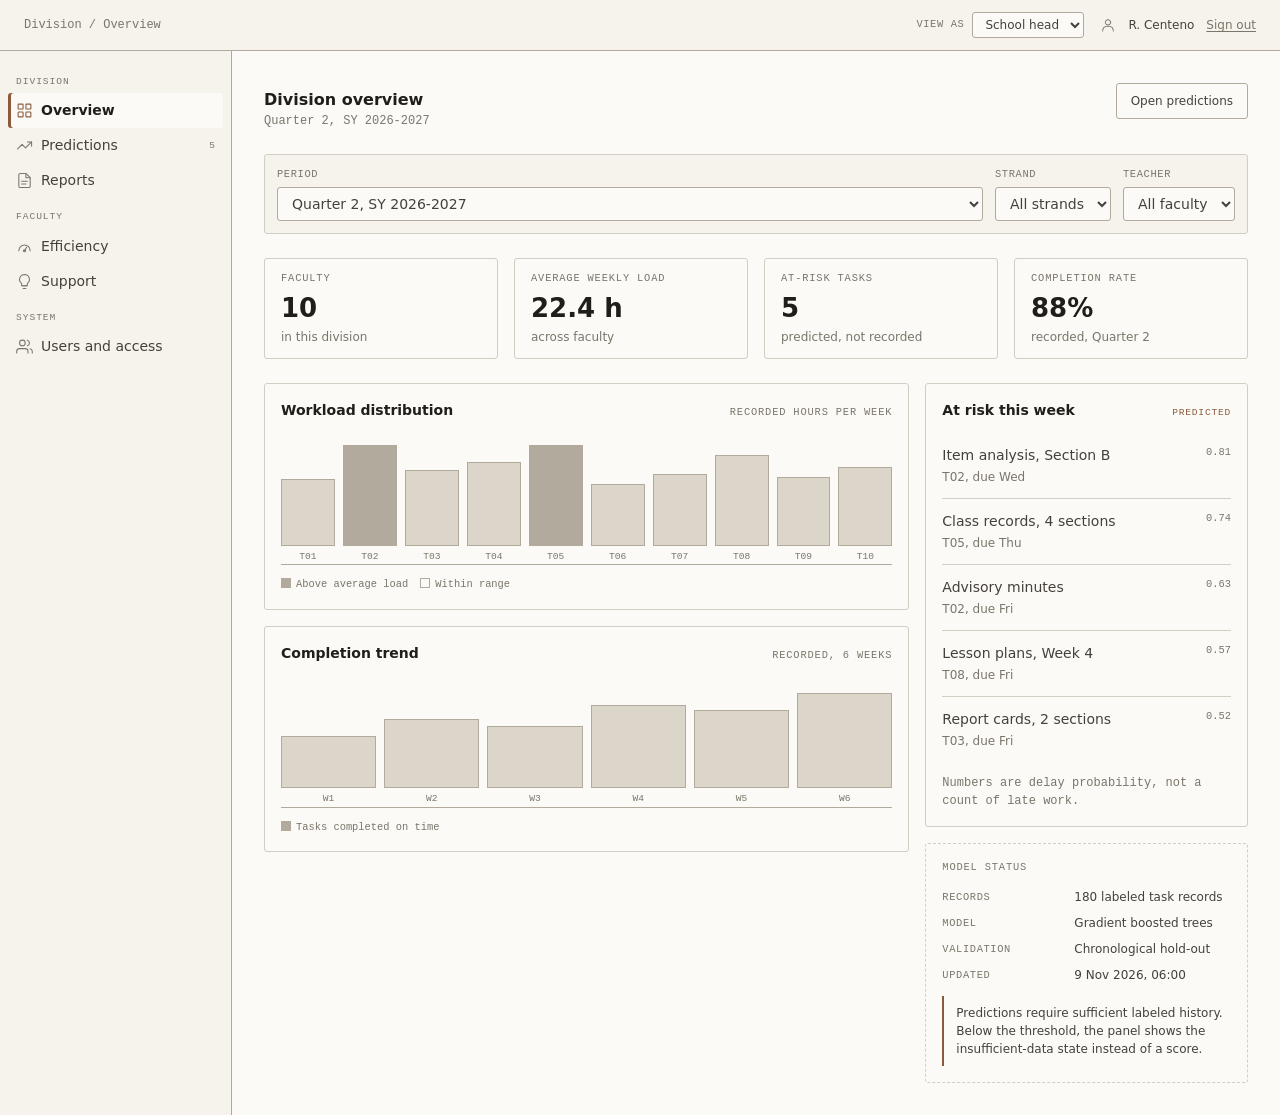
==== admin-dashboard/index.html @ 02914bb0 "Create faculty workload wireframe" ====
<!doctype html>
<html lang="en">
<head>
<meta charset="utf-8">
<meta name="viewport" content="width=device-width, initial-scale=1">
<title>Overview | Faculty Workload System</title>
<link rel="stylesheet" href="../assets/css/tokens.css">
<link rel="stylesheet" href="../assets/css/app.css">
<link rel="stylesheet" href="../assets/css/components.css">
<script src="../assets/js/shell.js" defer></script>
<script src="../assets/js/app.js" defer></script>
</head>
<body class="app-body" data-role="admin" data-screen="admin-dashboard" data-user="R. Centeno">
<div class="app">
  <header class="app__top" id="app-top"></header>
  <nav class="app__nav" id="app-nav" aria-label="Primary"></nav>
  <main class="app__main">
    <div class="section__head">
      <div>
        <h1 class="section__title">Division overview</h1>
        <p class="hint">Quarter 2, SY 2026-2027</p>
      </div>
      <a class="btn btn--ghost" href="../predictions/index.html">Open predictions</a>
    </div>

    <div class="toolbar">
      <div class="form-row grow"><label for="dash-period">Period</label><select class="input" id="dash-period"><option>Quarter 2, SY 2026-2027</option><option>Quarter 1</option></select></div>
      <div class="form-row"><label for="dash-strand">Strand</label><select class="input" id="dash-strand"><option>All strands</option><option>STEM</option><option>ABM</option><option>HUMSS</option></select></div>
      <div class="form-row"><label for="dash-teacher">Teacher</label><select class="input" id="dash-teacher"><option>All faculty</option><option>T01</option><option>T02</option><option>T05</option></select></div>
    </div>

    <div class="grid grid--4">
      <div class="stat"><div class="stat__label">Faculty</div><div class="stat__value">10</div><div class="stat__foot">in this division</div></div>
      <div class="stat"><div class="stat__label">Average weekly load</div><div class="stat__value">22.4 h</div><div class="stat__foot">across faculty</div></div>
      <div class="stat"><div class="stat__label">At-risk tasks</div><div class="stat__value">5</div><div class="stat__foot">predicted, not recorded</div></div>
      <div class="stat"><div class="stat__label">Completion rate</div><div class="stat__value">88%</div><div class="stat__foot">recorded, Quarter 2</div></div>
    </div>

    <div class="grid grid--sidebar">
      <div class="section">
        <div class="panel">
          <div class="panel__head"><span class="panel__title">Workload distribution</span><span class="panel__sub">Recorded hours per week</span></div>
          <div class="chart">
            <div class="chart__col"><div class="chart__bar" style="height:56%"></div><span class="chart__x">T01</span></div>
            <div class="chart__col"><div class="chart__bar chart__bar--hi" style="height:92%"></div><span class="chart__x">T02</span></div>
            <div class="chart__col"><div class="chart__bar" style="height:64%"></div><span class="chart__x">T03</span></div>
            <div class="chart__col"><div class="chart__bar" style="height:70%"></div><span class="chart__x">T04</span></div>
            <div class="chart__col"><div class="chart__bar chart__bar--hi" style="height:88%"></div><span class="chart__x">T05</span></div>
            <div class="chart__col"><div class="chart__bar" style="height:52%"></div><span class="chart__x">T06</span></div>
            <div class="chart__col"><div class="chart__bar" style="height:60%"></div><span class="chart__x">T07</span></div>
            <div class="chart__col"><div class="chart__bar" style="height:76%"></div><span class="chart__x">T08</span></div>
            <div class="chart__col"><div class="chart__bar" style="height:58%"></div><span class="chart__x">T09</span></div>
            <div class="chart__col"><div class="chart__bar" style="height:66%"></div><span class="chart__x">T10</span></div>
          </div>
          <div class="legend"><span><i class="solid"></i>Above average load</span><span><i></i>Within range</span></div>
        </div>

        <div class="panel">
          <div class="panel__head"><span class="panel__title">Completion trend</span><span class="panel__sub">Recorded, 6 weeks</span></div>
          <div class="chart">
            <div class="chart__col"><div class="chart__bar" style="height:44%"></div><span class="chart__x">W1</span></div>
            <div class="chart__col"><div class="chart__bar" style="height:58%"></div><span class="chart__x">W2</span></div>
            <div class="chart__col"><div class="chart__bar" style="height:52%"></div><span class="chart__x">W3</span></div>
            <div class="chart__col"><div class="chart__bar" style="height:70%"></div><span class="chart__x">W4</span></div>
            <div class="chart__col"><div class="chart__bar" style="height:66%"></div><span class="chart__x">W5</span></div>
            <div class="chart__col"><div class="chart__bar" style="height:80%"></div><span class="chart__x">W6</span></div>
          </div>
          <div class="legend"><span><i class="solid"></i>Tasks completed on time</span></div>
        </div>
      </div>

      <div class="section">
        <div class="panel">
          <div class="panel__head"><span class="panel__title">At risk this week</span><span class="state state--active">Predicted</span></div>
          <ul class="list">
            <li><div class="what">Item analysis, Section B<small>T02, due Wed</small></div><div class="when">0.81</div></li>
            <li><div class="what">Class records, 4 sections<small>T05, due Thu</small></div><div class="when">0.74</div></li>
            <li><div class="what">Advisory minutes<small>T02, due Fri</small></div><div class="when">0.63</div></li>
            <li><div class="what">Lesson plans, Week 4<small>T08, due Fri</small></div><div class="when">0.57</div></li>
            <li><div class="what">Report cards, 2 sections<small>T03, due Fri</small></div><div class="when">0.52</div></li>
          </ul>
          <p class="hint mt-3">Numbers are delay probability, not a count of late work.</p>
        </div>

        <div class="panel panel--dash">
          <div class="panel__sub">Model status</div>
          <dl class="kv mt-3">
            <dt>Records</dt><dd>180 labeled task records</dd>
            <dt>Model</dt><dd>Gradient boosted trees</dd>
            <dt>Validation</dt><dd>Chronological hold-out</dd>
            <dt>Updated</dt><dd>9 Nov 2026, 06:00</dd>
          </dl>
          <p class="note note--warn mt-3">Predictions require sufficient labeled history. Below the threshold, the panel shows the insufficient-data state instead of a score.</p>
        </div>
      </div>
    </div>
  </main>
</div>
</body>
</html>
---- assets/css/tokens.css ----
:root {
  --paper: #f2efe9;
  --panel: #fbfaf7;
  --panel-2: #f6f3ec;
  --ink: #201e1a;
  --ink-2: #45413a;
  --muted: #7b756a;
  --line: #d3cec4;
  --line-strong: #b1aa9d;
  --fill: #e7e2d8;
  --fill-2: #dcd6ca;
  --accent: #8a5a3b;

  --font-ui: system-ui, -apple-system, "Segoe UI", Roboto, sans-serif;
  --font-doc: "Iowan Old Style", "Palatino Linotype", Georgia, serif;
  --font-mono: ui-monospace, "SF Mono", "Cascadia Mono", Menlo, monospace;

  --step--1: 0.75rem;
  --step-0: 0.875rem;
  --step-1: 1rem;
  --step-2: 1.25rem;
  --step-3: 1.625rem;
  --step-4: 2.25rem;

  --space-1: 4px;
  --space-2: 8px;
  --space-3: 12px;
  --space-4: 16px;
  --space-5: 24px;
  --space-6: 32px;
  --space-7: 48px;

  --radius: 3px;
  --hair: 1px solid var(--line);
  --hair-strong: 1px solid var(--line-strong);
  --shadow: 0 1px 0 var(--line);
}

*,
*::before,
*::after {
  box-sizing: border-box;
}

html {
  -webkit-text-size-adjust: 100%;
}

body {
  margin: 0;
  background: var(--paper);
  color: var(--ink);
  font-family: var(--font-ui);
  font-size: var(--step-0);
  line-height: 1.5;
}

h1,
h2,
h3,
h4,
p,
ul,
ol,
dl,
figure {
  margin: 0;
}

a {
  color: inherit;
  text-decoration: none;
}

button,
input,
select,
textarea {
  font: inherit;
  color: inherit;
}

:focus-visible {
  outline: 2px solid var(--accent);
  outline-offset: 2px;
}
---- assets/css/app.css ----
.app-body {
  min-height: 100vh;
  background: var(--paper);
}

.app {
  display: grid;
  grid-template-columns: 232px minmax(0, 1fr);
  grid-template-rows: auto 1fr;
  min-height: 100vh;
  background: var(--panel);
}

.app__top {
  grid-column: 1 / -1;
  display: flex;
  align-items: center;
  justify-content: space-between;
  gap: var(--space-4);
  padding: var(--space-3) var(--space-5);
  border-bottom: var(--hair-strong);
  background: var(--panel-2);
}

.app__left {
  display: flex;
  align-items: center;
  gap: var(--space-3);
  min-width: 0;
}

.app__burger {
  display: none;
  align-items: center;
  justify-content: center;
  width: 36px;
  height: 36px;
  padding: 0;
  border: var(--hair-strong);
  border-radius: var(--radius);
  background: var(--panel);
  color: var(--ink-2);
  cursor: pointer;
}

.app__burger svg {
  width: 20px;
  height: 20px;
  display: block;
}

.app__burger:hover {
  background: var(--fill);
}

.nav__head {
  display: none;
}

.nav-overlay {
  display: none;
}

.app__crumb {
  font-family: var(--font-mono);
  font-size: var(--step--1);
  color: var(--muted);
}

.app__right {
  display: flex;
  align-items: center;
  gap: var(--space-4);
}

.role-switch {
  display: flex;
  align-items: center;
  gap: var(--space-2);
  font-family: var(--font-mono);
  font-size: 0.65rem;
  letter-spacing: 0.06em;
  text-transform: uppercase;
  color: var(--muted);
}

.role-switch select {
  border: var(--hair-strong);
  border-radius: var(--radius);
  background: var(--panel);
  padding: 4px 8px;
  font-family: var(--font-ui);
  font-size: var(--step--1);
  letter-spacing: 0;
  text-transform: none;
  color: var(--ink-2);
}

.app__user {
  display: flex;
  align-items: center;
  gap: var(--space-3);
  font-size: var(--step--1);
}

.app__user .who {
  color: var(--ink-2);
}

.app__user .icon {
  display: inline-flex;
  color: var(--muted);
}

.app__user .icon svg {
  width: 16px;
  height: 16px;
  display: block;
}

.app__user .out {
  color: var(--muted);
  text-decoration: underline;
  text-underline-offset: 2px;
}

.app__nav {
  border-right: var(--hair-strong);
  padding: var(--space-3) var(--space-2);
  background: var(--panel-2);
}

.app__nav .navgroup {
  font-family: var(--font-mono);
  font-size: 0.6rem;
  letter-spacing: 0.1em;
  text-transform: uppercase;
  color: var(--muted);
  padding: var(--space-3) var(--space-2) var(--space-1);
}

.app__nav a {
  display: flex;
  align-items: center;
  justify-content: space-between;
  gap: var(--space-2);
  padding: 7px var(--space-2);
  border-radius: var(--radius);
  color: var(--ink-2);
  font-size: var(--step-0);
}

.app__nav a:hover {
  background: var(--fill);
}

.app__nav a[aria-current="page"] {
  background: var(--panel);
  box-shadow: inset 3px 0 0 var(--accent);
  color: var(--ink);
  font-weight: 600;
}

.app__nav .navlabel {
  flex: 1;
  min-width: 0;
}

.app__nav .icon {
  display: inline-flex;
  flex: none;
  color: var(--muted);
  transition: color 120ms ease;
}

.app__nav .icon svg {
  width: 17px;
  height: 17px;
  display: block;
}

.app__nav a:hover .icon,
.app__nav a[aria-current="page"] .icon {
  color: var(--accent);
}

.app__nav .count {
  font-family: var(--font-mono);
  font-size: 0.6rem;
  color: var(--muted);
}

.app__main {
  padding: var(--space-6);
  min-width: 0;
}

.app__main > * + * {
  margin-top: var(--space-5);
}

.auth-screen {
  min-height: 100vh;
  display: grid;
  place-items: center;
  padding: var(--space-5);
  background: var(--paper);
}

.auth {
  width: 100%;
  max-width: 460px;
  border: var(--hair-strong);
  border-radius: var(--radius);
  background: var(--panel);
  overflow: hidden;
}

.auth__brand {
  padding: var(--space-5);
  border-bottom: var(--hair-strong);
  background: var(--panel-2);
}

.auth__brand .mark {
  font-family: var(--font-mono);
  font-size: 0.6rem;
  letter-spacing: 0.12em;
  text-transform: uppercase;
  color: var(--accent);
}

.auth__brand h1 {
  font-family: var(--font-doc);
  font-size: var(--step-3);
  font-weight: 600;
  line-height: 1.15;
  margin-top: var(--space-2);
}

.auth__brand p {
  color: var(--muted);
  font-size: var(--step--1);
  margin-top: var(--space-2);
}

.auth__body {
  padding: var(--space-5);
}

.auth__foot {
  padding: var(--space-3) var(--space-5);
  border-top: var(--hair);
  font-family: var(--font-mono);
  font-size: 0.65rem;
  color: var(--muted);
}

@media (max-width: 900px) {
  .app {
    grid-template-columns: 1fr;
    grid-template-rows: auto 1fr;
  }

  .app__burger {
    display: inline-flex;
  }

  .app__nav {
    display: block;
    position: fixed;
    top: 0;
    left: 0;
    bottom: 0;
    width: min(280px, 84vw);
    z-index: 50;
    padding: var(--space-3) var(--space-2);
    background: var(--panel-2);
    border-right: var(--hair-strong);
    overflow-y: auto;
    transform: translateX(-100%);
    visibility: hidden;
    transition: transform 180ms ease, visibility 0s linear 180ms;
  }

  body.nav-open {
    overflow: hidden;
  }

  body.nav-open .app__nav {
    transform: none;
    visibility: visible;
    transition: transform 180ms ease, visibility 0s;
  }

  .nav-overlay {
    display: block;
    position: fixed;
    inset: 0;
    z-index: 40;
    background: rgb(0 0 0 / 0.28);
    opacity: 0;
    pointer-events: none;
    transition: opacity 180ms ease;
  }

  body.nav-open .nav-overlay {
    opacity: 1;
    pointer-events: auto;
  }

  .nav__head {
    display: flex;
    justify-content: flex-end;
    margin-bottom: var(--space-1);
  }

  .nav__close {
    display: inline-flex;
    align-items: center;
    justify-content: center;
    width: 34px;
    height: 34px;
    padding: 0;
    border: var(--hair);
    border-radius: var(--radius);
    background: var(--panel);
    color: var(--ink-2);
    cursor: pointer;
  }

  .nav__close svg {
    width: 18px;
    height: 18px;
    display: block;
  }

  .app__main {
    padding: var(--space-4);
  }

  .app__crumb {
    display: none;
  }

  .app__right {
    gap: var(--space-2);
  }

  .role-switch {
    display: none;
  }
}
---- assets/css/components.css ----
.section {
  display: grid;
  gap: var(--space-4);
}

.section__head {
  display: flex;
  flex-wrap: wrap;
  align-items: baseline;
  justify-content: space-between;
  gap: var(--space-3);
}

.section__head > * {
  min-width: 0;
}

.section__title {
  font-size: var(--step-1);
  font-weight: 600;
}

.section__hint,
.hint {
  font-family: var(--font-mono);
  font-size: var(--step--1);
  color: var(--muted);
}

.grid {
  display: grid;
  gap: var(--space-4);
}

.grid > * {
  min-width: 0;
}

.grid--4 {
  grid-template-columns: repeat(4, minmax(0, 1fr));
}

.grid--3 {
  grid-template-columns: repeat(3, minmax(0, 1fr));
}

.grid--2 {
  grid-template-columns: repeat(2, minmax(0, 1fr));
}

.grid--sidebar {
  grid-template-columns: minmax(0, 2fr) minmax(0, 1fr);
  align-items: start;
}

@media (max-width: 1000px) {
  .grid--sidebar {
    grid-template-columns: minmax(0, 1fr);
  }
}

@media (max-width: 760px) {
  .grid--4,
  .grid--3,
  .grid--2,
  .grid--sidebar {
    grid-template-columns: 1fr;
  }
}

.panel {
  border: var(--hair);
  border-radius: var(--radius);
  background: var(--panel);
  padding: var(--space-4);
  min-width: 0;
}

.panel--dash {
  border-style: dashed;
}

.panel__head {
  display: flex;
  flex-wrap: wrap;
  align-items: baseline;
  justify-content: space-between;
  gap: var(--space-3);
  margin-bottom: var(--space-3);
}

.panel__head > * {
  min-width: 0;
}

.panel__title {
  font-size: var(--step-0);
  font-weight: 600;
}

.panel__sub {
  font-family: var(--font-mono);
  font-size: 0.65rem;
  letter-spacing: 0.08em;
  text-transform: uppercase;
  color: var(--muted);
}

.stat {
  border: var(--hair);
  border-radius: var(--radius);
  padding: var(--space-3) var(--space-4);
  background: var(--panel);
}

.stat__label {
  font-family: var(--font-mono);
  font-size: 0.65rem;
  letter-spacing: 0.08em;
  text-transform: uppercase;
  color: var(--muted);
}

.stat__value {
  font-size: var(--step-3);
  font-weight: 600;
  line-height: 1.15;
  margin-top: var(--space-2);
}

.stat__foot {
  font-size: var(--step--1);
  color: var(--muted);
  margin-top: var(--space-1);
}

.wf-table {
  width: 100%;
  border-collapse: collapse;
  table-layout: fixed;
  font-size: var(--step-0);
}

.wf-table th,
.wf-table td {
  text-align: left;
  padding: 8px 10px;
  border-bottom: var(--hair);
  vertical-align: top;
  overflow-wrap: anywhere;
}

.wf-table th {
  font-family: var(--font-mono);
  font-size: 0.65rem;
  letter-spacing: 0.08em;
  text-transform: uppercase;
  color: var(--muted);
  font-weight: 600;
  border-bottom: var(--hair-strong);
}

.wf-table tr:last-child td {
  border-bottom: 0;
}

.wf-table td.num,
.wf-table th.num {
  text-align: right;
  font-variant-numeric: tabular-nums;
}

.status {
  font-family: var(--font-mono);
  font-size: var(--step--1);
}

.status--pending {
  color: var(--ink-2);
}

.status--progress {
  color: var(--accent);
}

.status--done {
  color: var(--muted);
}

.status--overdue {
  color: var(--ink);
  font-weight: 700;
}

.bar {
  height: 8px;
  background: var(--fill);
  border: var(--hair);
  border-radius: 1px;
  overflow: hidden;
}

.bar > span {
  display: block;
  height: 100%;
  background: var(--line-strong);
}

.chart {
  display: flex;
  align-items: flex-end;
  gap: var(--space-2);
  height: 132px;
  padding-top: var(--space-3);
  border-bottom: var(--hair-strong);
}

.chart__col {
  flex: 1;
  display: flex;
  flex-direction: column;
  justify-content: flex-end;
  align-items: center;
  gap: var(--space-1);
  height: 100%;
}

.chart__bar {
  width: 100%;
  background: var(--fill-2);
  border: 1px solid var(--line-strong);
}

.chart__bar--hi {
  background: var(--line-strong);
}

.chart__x {
  font-family: var(--font-mono);
  font-size: 0.6rem;
  color: var(--muted);
  white-space: nowrap;
}

.legend {
  display: flex;
  flex-wrap: wrap;
  gap: var(--space-3);
  font-family: var(--font-mono);
  font-size: 0.65rem;
  color: var(--muted);
  margin-top: var(--space-3);
}

.legend i {
  display: inline-block;
  width: 10px;
  height: 10px;
  margin-right: 5px;
  border: 1px solid var(--line-strong);
  vertical-align: -1px;
}

.legend i.solid {
  background: var(--line-strong);
}

.legend i.hatch {
  background: repeating-linear-gradient(
    45deg,
    var(--fill-2),
    var(--fill-2) 2px,
    var(--panel) 2px,
    var(--panel) 4px
  );
}

.form-row {
  display: grid;
  gap: var(--space-1);
  margin-bottom: var(--space-3);
  min-width: 0;
}

.form-row label {
  font-family: var(--font-mono);
  font-size: 0.65rem;
  letter-spacing: 0.06em;
  text-transform: uppercase;
  color: var(--muted);
}

.input {
  border: var(--hair-strong);
  border-radius: var(--radius);
  background: var(--panel);
  padding: 7px 10px;
  min-height: 34px;
  width: 100%;
  min-width: 0;
  color: var(--ink-2);
}

.input--ph {
  color: var(--muted);
}

.fieldset {
  border: var(--hair);
  border-radius: var(--radius);
  padding: var(--space-4);
  margin: 0;
}

.fieldset legend {
  font-family: var(--font-mono);
  font-size: 0.65rem;
  letter-spacing: 0.08em;
  text-transform: uppercase;
  color: var(--muted);
  padding: 0 var(--space-2);
}

.btn {
  display: inline-flex;
  align-items: center;
  justify-content: center;
  gap: var(--space-2);
  padding: 8px 14px;
  border: 1px solid var(--ink);
  border-radius: var(--radius);
  background: var(--ink);
  color: var(--panel);
  font-size: var(--step--1);
  cursor: pointer;
}

.btn--ghost {
  background: transparent;
  color: var(--ink-2);
  border-color: var(--line-strong);
}

.btn--quiet {
  background: transparent;
  color: var(--muted);
  border-color: transparent;
  text-decoration: underline;
  text-underline-offset: 2px;
  padding-left: 0;
  padding-right: 0;
}

.toolbar {
  display: flex;
  flex-wrap: wrap;
  align-items: end;
  gap: var(--space-3);
  padding: var(--space-3);
  border: var(--hair);
  border-radius: var(--radius);
  background: var(--panel-2);
}

.toolbar .form-row {
  margin: 0;
}

.toolbar .grow {
  flex: 1;
  min-width: 160px;
}

.list {
  list-style: none;
  padding: 0;
}

.list > li {
  display: grid;
  grid-template-columns: 1fr auto;
  gap: var(--space-2);
  padding: var(--space-3) 0;
  border-bottom: var(--hair);
}

.list > li:last-child {
  border-bottom: 0;
}

.list .when {
  font-family: var(--font-mono);
  font-size: 0.65rem;
  color: var(--muted);
  white-space: nowrap;
}

.list .what {
  font-size: var(--step-0);
  color: var(--ink-2);
}

.list .what small {
  display: block;
  color: var(--muted);
  font-size: var(--step--1);
  margin-top: 2px;
}

.rule {
  display: grid;
  grid-template-columns: 44px minmax(0, 1fr) auto;
  gap: var(--space-3);
  align-items: start;
  padding: var(--space-3) 0;
  border-bottom: var(--hair);
}

.rule:last-child {
  border-bottom: 0;
}

.rule__id {
  font-family: var(--font-mono);
  font-size: var(--step--1);
  color: var(--accent);
}

.rule__body strong {
  display: block;
  font-weight: 600;
}

.rule__body p {
  color: var(--muted);
  font-size: var(--step--1);
  margin-top: 2px;
}

.note {
  border-left: 2px solid var(--line-strong);
  padding: var(--space-2) 0 var(--space-2) var(--space-3);
  font-size: var(--step--1);
  color: var(--ink-2);
}

.note--warn {
  border-left-color: var(--accent);
}

.note b {
  color: var(--ink);
}

.kv {
  display: grid;
  grid-template-columns: 120px minmax(0, 1fr);
  gap: var(--space-2) var(--space-3);
  font-size: var(--step--1);
}

.kv dt {
  color: var(--muted);
  font-family: var(--font-mono);
  font-size: 0.65rem;
  letter-spacing: 0.06em;
  text-transform: uppercase;
  padding-top: 2px;
}

.kv dd {
  margin: 0;
  color: var(--ink-2);
}

.tabs {
  display: flex;
  gap: var(--space-4);
  border-bottom: var(--hair-strong);
  font-size: var(--step-0);
}

.tabs a {
  padding: 8px 0;
  color: var(--muted);
  border-bottom: 2px solid transparent;
  margin-bottom: -1px;
}

.tabs a[aria-current="true"] {
  color: var(--ink);
  border-bottom-color: var(--accent);
  font-weight: 600;
}

.schedule {
  display: grid;
  grid-template-columns: 64px repeat(5, minmax(0, 1fr));
  border: var(--hair-strong);
  font-size: 0.7rem;
}

.schedule > div {
  padding: 6px;
  border-right: var(--hair);
  border-bottom: var(--hair);
  min-height: 30px;
  min-width: 0;
  overflow-wrap: anywhere;
}

.schedule > div:nth-child(6n) {
  border-right: 0;
}

.schedule .h {
  background: var(--panel-2);
  font-family: var(--font-mono);
  font-size: 0.6rem;
  text-transform: uppercase;
  letter-spacing: 0.06em;
  color: var(--muted);
}

.schedule .slot {
  background: var(--fill);
  color: var(--ink-2);
  font-size: 0.65rem;
}

.schedule .slot--dash {
  background: repeating-linear-gradient(
    45deg,
    var(--panel-2),
    var(--panel-2) 4px,
    var(--panel) 4px,
    var(--panel) 8px
  );
  color: var(--muted);
}

.empty {
  text-align: center;
  padding: var(--space-6) var(--space-4);
  border: 1px dashed var(--line-strong);
  border-radius: var(--radius);
  color: var(--muted);
  font-size: var(--step--1);
}

.empty strong {
  display: block;
  color: var(--ink-2);
  font-size: var(--step-0);
  margin-bottom: var(--space-1);
}

.mt-2 { margin-top: var(--space-2); }
.mt-3 { margin-top: var(--space-3); }
.mt-4 { margin-top: var(--space-4); }
.mt-5 { margin-top: var(--space-5); }
.text-ink2 { color: var(--ink-2); }
.text-muted { color: var(--muted); }

.tabs button.tab {
  border: 0;
  background: transparent;
  padding: 8px 0;
  color: var(--muted);
  border-bottom: 2px solid transparent;
  margin-bottom: -1px;
  font-size: var(--step-0);
  cursor: pointer;
}

.tabs button.tab[aria-selected="true"] {
  color: var(--ink);
  border-bottom-color: var(--accent);
  font-weight: 600;
}

.tabpanel[hidden] {
  display: none;
}

.state {
  font-family: var(--font-mono);
  font-size: 0.6rem;
  letter-spacing: 0.08em;
  text-transform: uppercase;
  color: var(--muted);
}

.state--active {
  color: var(--accent);
}

.matrix th,
.matrix td {
  font-size: var(--step--1);
}

.matrix td.y {
  font-family: var(--font-mono);
  color: var(--accent);
}

.matrix td.n {
  font-family: var(--font-mono);
  color: var(--muted);
}
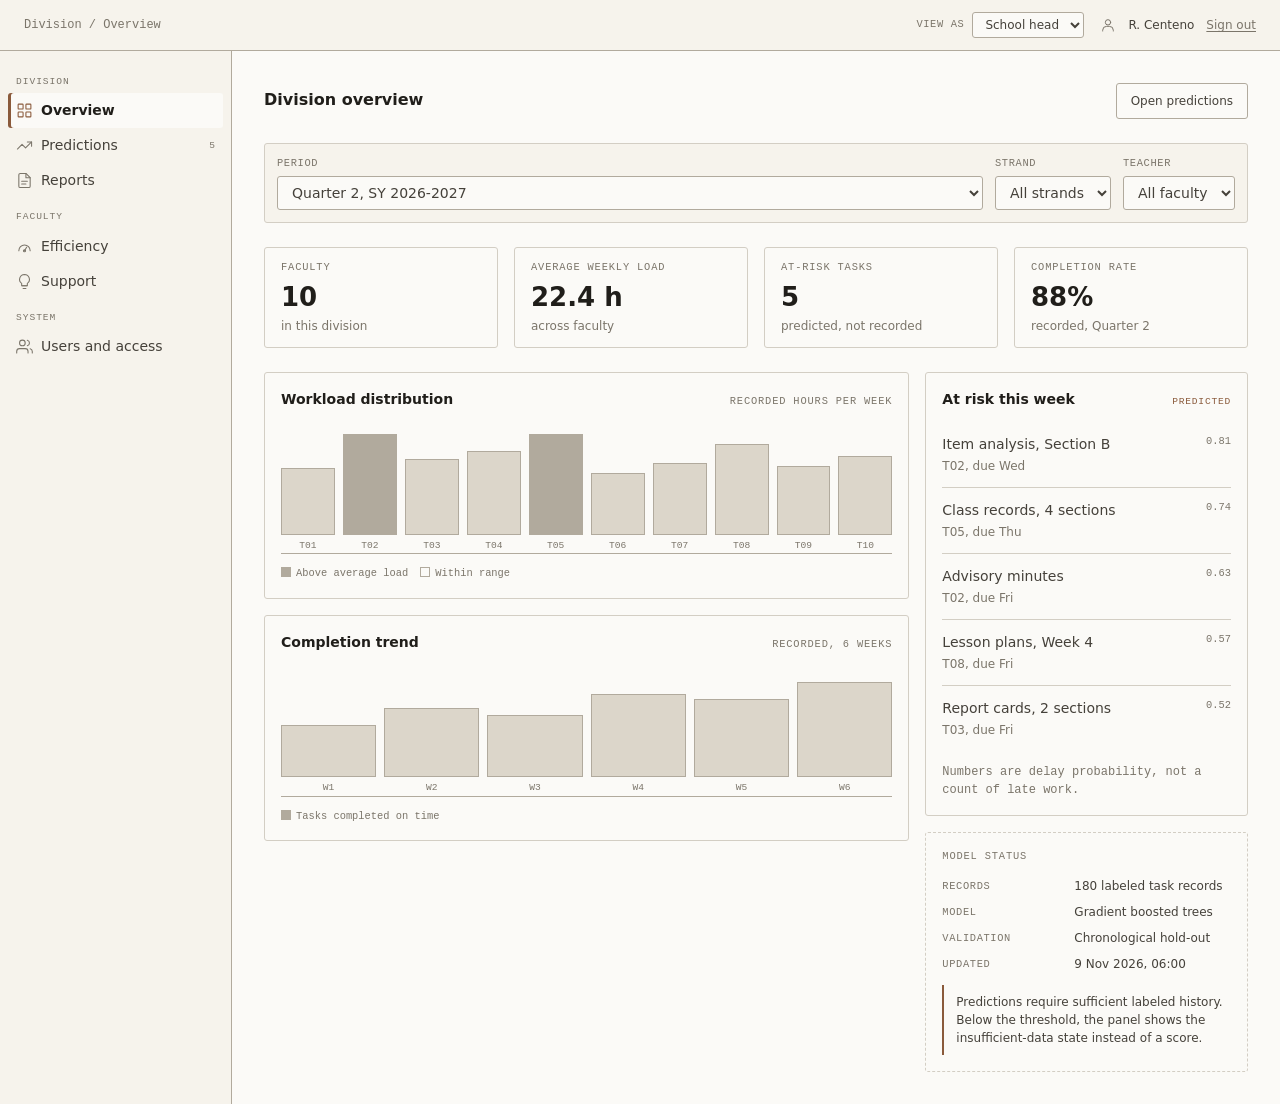
==== commit 4780501c: "Simplify login and page headers" ====
--- a/admin-dashboard/index.html
+++ b/admin-dashboard/index.html
@@ -13,12 +13,12 @@
 <body class="app-body" data-role="admin" data-screen="admin-dashboard" data-user="R. Centeno">
 <div class="app">
   <header class="app__top" id="app-top"></header>
+  <div class="app__body">
   <nav class="app__nav" id="app-nav" aria-label="Primary"></nav>
   <main class="app__main">
     <div class="section__head">
       <div>
         <h1 class="section__title">Division overview</h1>
-        <p class="hint">Quarter 2, SY 2026-2027</p>
       </div>
       <a class="btn btn--ghost" href="../predictions/index.html">Open predictions</a>
     </div>
@@ -95,6 +95,7 @@
       </div>
     </div>
   </main>
+  </div>
 </div>
 </body>
 </html>
--- a/assets/css/app.css
+++ b/assets/css/app.css
@@ -4,15 +4,23 @@
 }
 
 .app {
+  display: flex;
+  flex-direction: column;
+  min-height: 100vh;
+  background: var(--panel);
+}
+
+.app__body {
   display: grid;
   grid-template-columns: 232px minmax(0, 1fr);
-  grid-template-rows: auto 1fr;
-  min-height: 100vh;
-  background: var(--panel);
+  flex: 1;
+  min-height: 0;
 }
 
 .app__top {
-  grid-column: 1 / -1;
+  position: sticky;
+  top: 0;
+  z-index: 20;
   display: flex;
   align-items: center;
   justify-content: space-between;
@@ -57,6 +65,10 @@
   display: none;
 }
 
+.app__nav .nav__role {
+  display: none;
+}
+
 .nav-overlay {
   display: none;
 }
@@ -222,44 +234,21 @@
   background: var(--panel-2);
 }
 
-.auth__brand .mark {
-  font-family: var(--font-mono);
-  font-size: 0.6rem;
-  letter-spacing: 0.12em;
-  text-transform: uppercase;
-  color: var(--accent);
-}
-
 .auth__brand h1 {
   font-family: var(--font-doc);
   font-size: var(--step-3);
   font-weight: 600;
   line-height: 1.15;
-  margin-top: var(--space-2);
-}
-
-.auth__brand p {
-  color: var(--muted);
-  font-size: var(--step--1);
-  margin-top: var(--space-2);
+  margin: 0;
 }
 
 .auth__body {
   padding: var(--space-5);
 }
 
-.auth__foot {
-  padding: var(--space-3) var(--space-5);
-  border-top: var(--hair);
-  font-family: var(--font-mono);
-  font-size: 0.65rem;
-  color: var(--muted);
-}
-
 @media (max-width: 900px) {
-  .app {
+  .app__body {
     grid-template-columns: 1fr;
-    grid-template-rows: auto 1fr;
   }
 
   .app__burger {
@@ -347,7 +336,21 @@
     gap: var(--space-2);
   }
 
-  .role-switch {
+  .app__nav .nav__role {
+    display: flex;
+    flex-direction: column;
+    align-items: stretch;
+    gap: var(--space-2);
+    margin-top: var(--space-4);
+    padding: var(--space-3) var(--space-2) 0;
+    border-top: var(--hair-strong);
+  }
+
+  .app__nav .nav__role select {
+    width: 100%;
+  }
+
+  .app__top .role-switch {
     display: none;
   }
 }
--- a/assets/css/components.css
+++ b/assets/css/components.css
@@ -371,6 +371,11 @@
   min-width: 160px;
 }
 
+.toolbar__count {
+  margin-left: auto;
+  padding-bottom: 8px;
+}
+
 .list {
   list-style: none;
   padding: 0;
